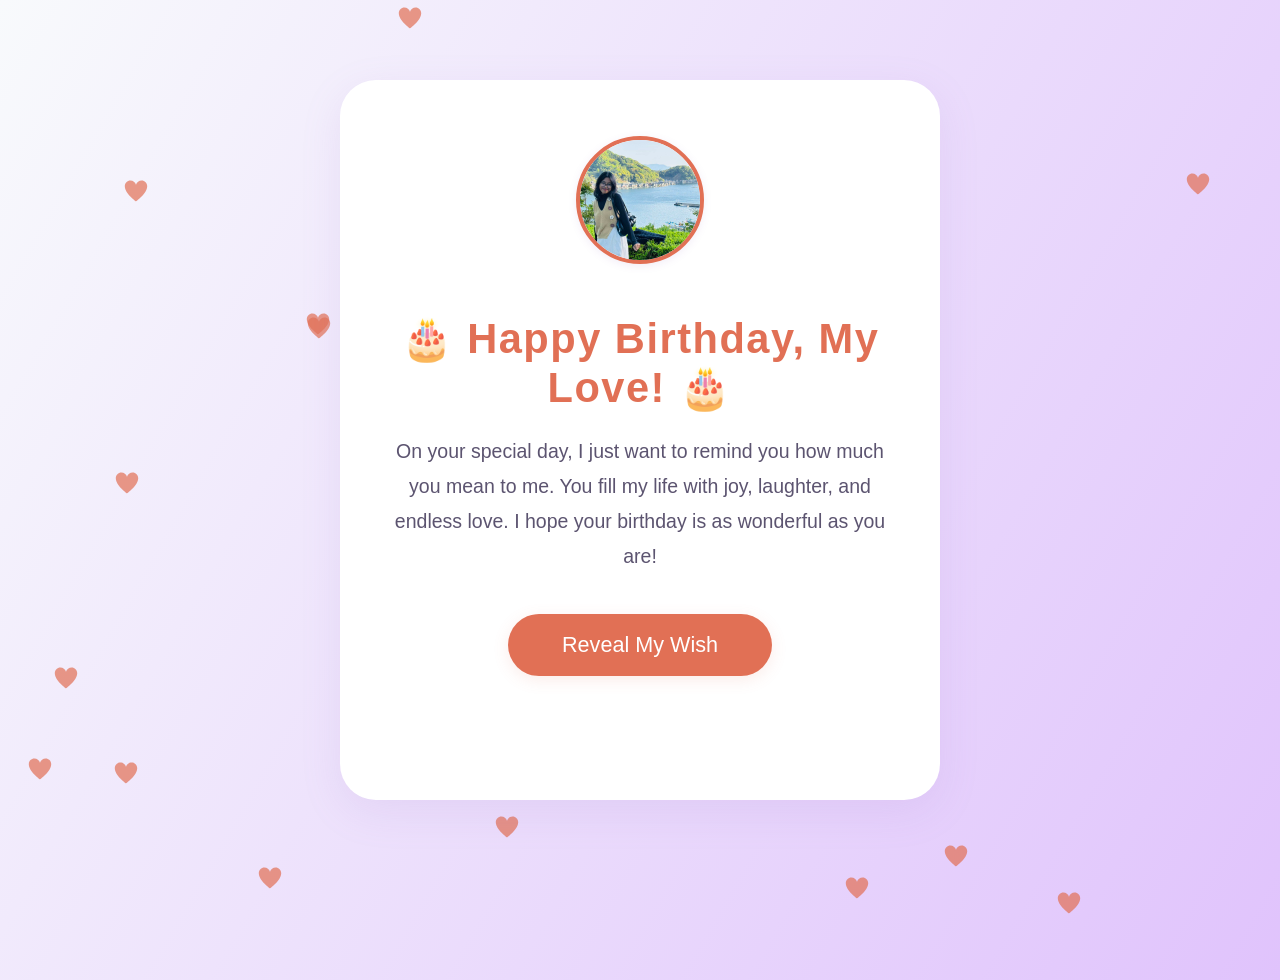
==== index.html @ a45ad35e "Add files via upload" ====
<!DOCTYPE html>
<html lang="en">
<head>
    <meta charset="UTF-8">
    <meta name="viewport" content="width=device-width, initial-scale=1.0">
    <title>Happy Birthday, My Love!</title>
    <link rel="stylesheet" href="style.css">
</head>
<body>
    <div class="hearts-bg"></div>
    <div class="container">
        <img src="photo_2025-08-02_13-23-55.jpg" alt="Birthday" class="header-photo">
        <h1 class="romantic">🎂 Happy Birthday, My Love! 🎂</h1>
        <p class="message">On your special day, I just want to remind you how much you mean to me. You fill my life with joy, laughter, and endless love. I hope your birthday is as wonderful as you are!</p>
        <button id="wishButton">Reveal My Wish</button>
        <div id="wish" class="wish"></div>
    </div>
    <script src="script.js"></script>
</body>
</html>
---- style.css ----
body {
    background: linear-gradient(120deg, #f8fafc 0%, #e0c3fc 100%);
    font-family: 'Quicksand', 'Segoe UI', Arial, sans-serif;
    margin: 0;
    min-height: 100vh;
    overflow-x: hidden;
}
.hearts-bg {
    position: fixed;
    top: 0; left: 0; width: 100vw; height: 100vh;
    pointer-events: none;
    z-index: 0;
}
.container {
    max-width: 520px;
    margin: 80px auto;
    background: #fff;
    padding: 56px 40px 40px 40px;
    border-radius: 36px;
    box-shadow: 0 12px 40px rgba(160, 120, 200, 0.13);
    text-align: center;
    border: none;
    position: relative;
    z-index: 1;
}
.romantic {
    color: #e17055;
    font-size: 2.6em;
    margin-bottom: 22px;
    font-weight: 700;
    letter-spacing: 1.5px;
    font-family: 'Quicksand', 'Segoe UI', Arial, sans-serif;
}
.message {
    color: #5c5470;
    font-size: 1.22em;
    margin-bottom: 40px;
    line-height: 1.8;
    font-family: 'Quicksand', 'Segoe UI', Arial, sans-serif;
}
#wishButton {
    padding: 18px 54px;
    font-size: 1.35em;
    border: none;
    border-radius: 32px;
    background: #e17055;
    color: #fff;
    cursor: pointer;
    box-shadow: 0 4px 16px rgba(225, 112, 85, 0.13);
    transition: background 0.3s, transform 0.2s;
    outline: none;
    font-family: 'Quicksand', 'Segoe UI', Arial, sans-serif;
}
#wishButton:hover {
    background: #fdcb6e;
    color: #e17055;
    transform: scale(1.07);
}
.wish {
    margin-top: 40px;
    font-size: 1.45em;
    color: #e17055;
    font-weight: 600;
    min-height: 44px;
    letter-spacing: 0.7px;
    font-family: 'Quicksand', 'Segoe UI', Arial, sans-serif;
}
.heart {
    position: absolute;
    width: 32px;
    height: 32px;
    background: url('data:image/svg+xml;utf8,<svg fill="%23e17055" viewBox="0 0 32 32" xmlns="http://www.w3.org/2000/svg"><path d="M23.6 4.6c-2.6 0-4.9 1.7-5.6 4.1-0.7-2.4-3-4.1-5.6-4.1-3.1 0-5.6 2.5-5.6 5.6 0 7.2 11.2 15.2 11.2 15.2s11.2-8 11.2-15.2c0-3.1-2.5-5.6-5.6-5.6z"/></svg>') no-repeat center center;
    background-size: contain;
    opacity: 0.7;
    pointer-events: none;
    animation: floatHeart 6s linear infinite;
}
@keyframes floatHeart {
    0% { transform: translateY(0) scale(1); opacity: 0.7; }
    50% { transform: translateY(-60px) scale(1.2); opacity: 1; }
    100% { transform: translateY(-120px) scale(1); opacity: 0.5; }
}
.header-photo {
    width: 120px;
    height: 120px;
    object-fit: cover;
    border-radius: 50%;
    margin-bottom: 18px;
    box-shadow: 0 2px 8px rgba(127, 83, 172, 0.10);
    border: 4px solid #e17055;
}
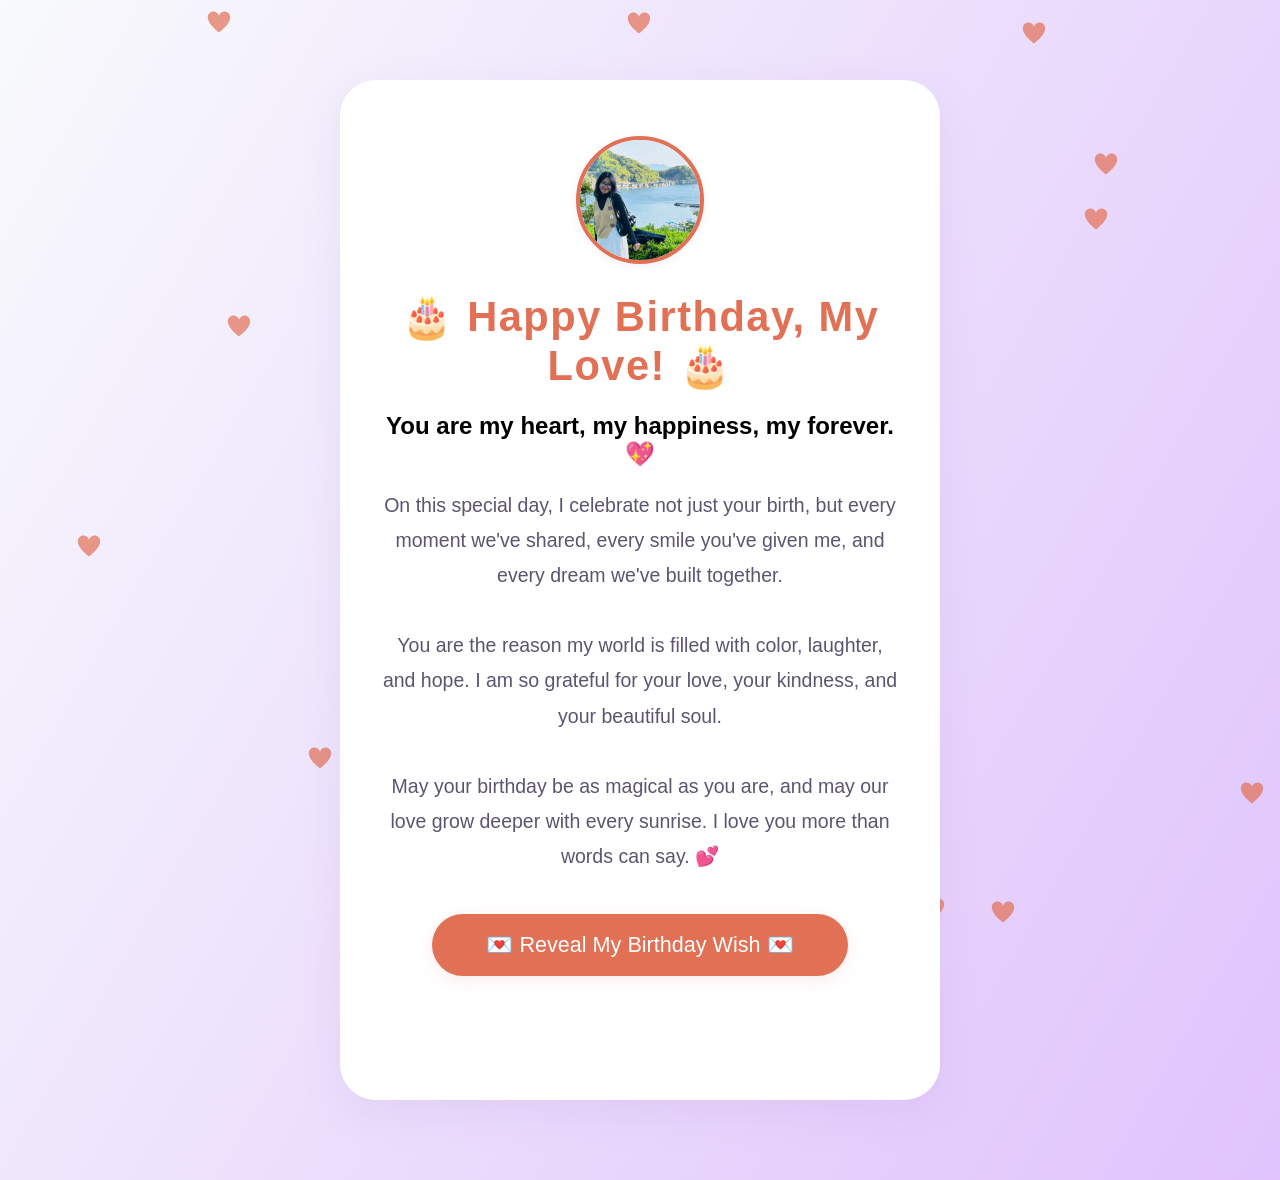
==== commit fcb866c4: "Add files via upload" ====
--- a/index.html
+++ b/index.html
@@ -11,8 +11,11 @@
     <div class="container">
         <img src="photo_2025-08-02_13-23-55.jpg" alt="Birthday" class="header-photo">
         <h1 class="romantic">🎂 Happy Birthday, My Love! 🎂</h1>
-        <p class="message">On your special day, I just want to remind you how much you mean to me. You fill my life with joy, laughter, and endless love. I hope your birthday is as wonderful as you are!</p>
-        <button id="wishButton">Reveal My Wish</button>
+        <h2 class="subtitle">You are my heart, my happiness, my forever. 💖</h2>
+        <p class="message">On this special day, I celebrate not just your birth, but every moment we've shared, every smile you've given me, and every dream we've built together.<br><br>
+        You are the reason my world is filled with color, laughter, and hope. I am so grateful for your love, your kindness, and your beautiful soul.<br><br>
+        May your birthday be as magical as you are, and may our love grow deeper with every sunrise. I love you more than words can say. 💕</p>
+        <button id="wishButton">💌 Reveal My Birthday Wish 💌</button>
         <div id="wish" class="wish"></div>
     </div>
     <script src="script.js"></script>
--- a/style.css
+++ b/style.css
@@ -86,6 +86,51 @@
     object-fit: cover;
     border-radius: 50%;
     margin-bottom: 18px;
+    display: block;
+    margin-left: auto;
+    margin-right: auto;
     box-shadow: 0 2px 8px rgba(127, 83, 172, 0.10);
     border: 4px solid #e17055;
 }
+.burst-heart {
+    position: fixed;
+    font-size: 2.2em;
+    pointer-events: none;
+    z-index: 9999;
+    animation: burst 1.2s cubic-bezier(.17,.67,.83,.67) forwards;
+}
+@keyframes burst {
+    0% { opacity: 1; transform: scale(0.5) translateY(0); }
+    60% { opacity: 1; transform: scale(1.2) translateY(-40px); }
+    100% { opacity: 0; transform: scale(1.5) translateY(-120px); }
+}
+.bloom-flower {
+    position: fixed;
+    width: 40px;
+    height: 40px;
+    pointer-events: none;
+    z-index: 9999;
+    opacity: 0;
+    transform: scale(0.5);
+    animation: bloom 1.2s cubic-bezier(.17,.67,.83,.67) forwards;
+}
+@keyframes bloom {
+    0% { opacity: 0; transform: scale(0.5); }
+    60% { opacity: 1; transform: scale(1.2); }
+    100% { opacity: 0.7; transform: scale(1.5); }
+}
+.bloom-flower-real {
+    position: fixed;
+    width: 44px;
+    height: 44px;
+    pointer-events: none;
+    z-index: 9999;
+    opacity: 0;
+    transform: scale(0.5);
+    animation: bloom-real 1.4s cubic-bezier(.17,.67,.83,.67) forwards;
+}
+@keyframes bloom-real {
+    0% { opacity: 0; transform: scale(0.5); }
+    60% { opacity: 1; transform: scale(1.2); }
+    100% { opacity: 0.8; transform: scale(1.5); }
+}
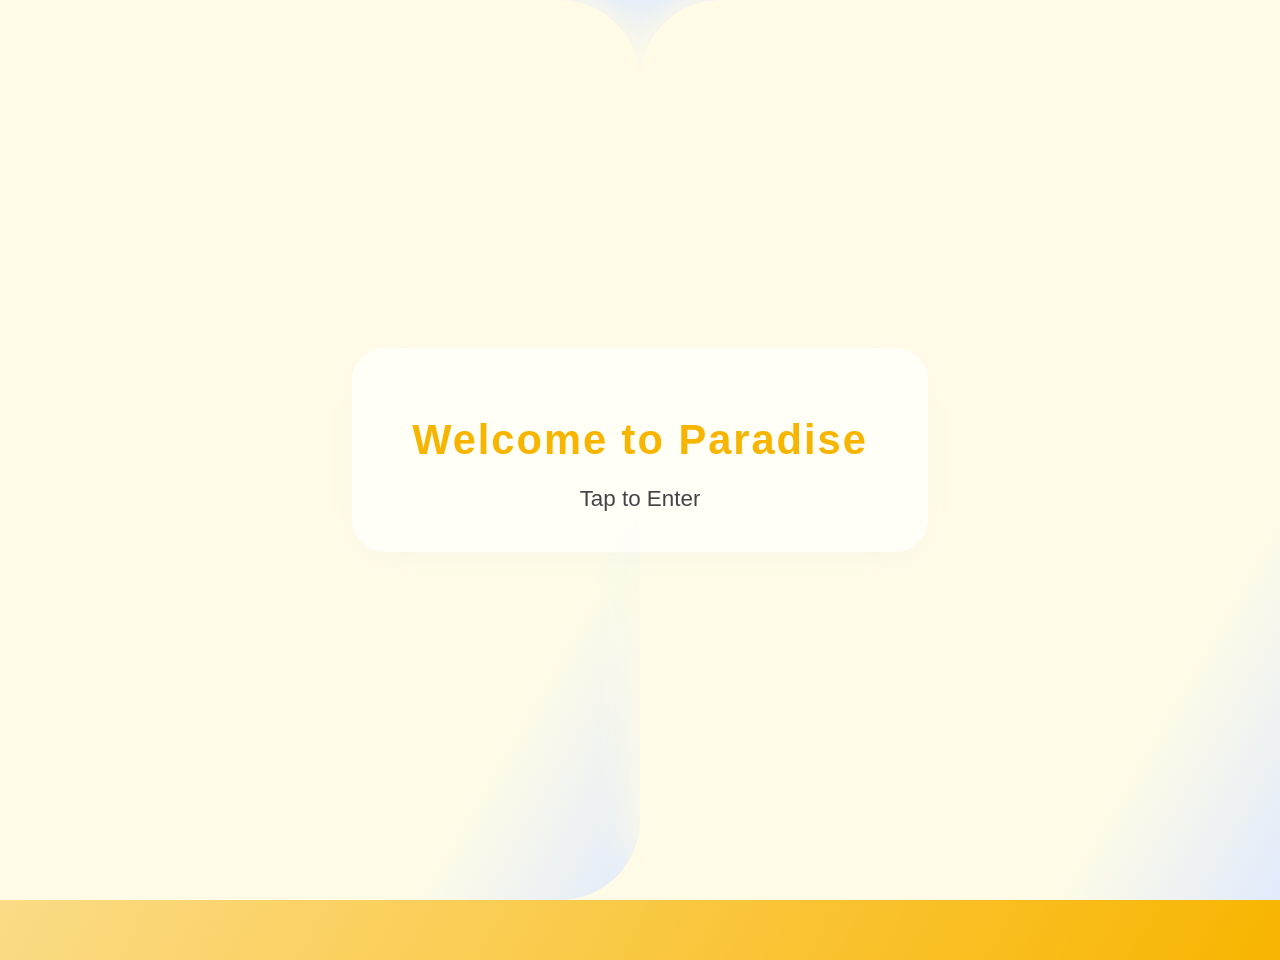
==== commit a19341a6: "Add files via upload" ====
--- a/index.html
+++ b/index.html
@@ -3,21 +3,28 @@
 <head>
     <meta charset="UTF-8">
     <meta name="viewport" content="width=device-width, initial-scale=1.0">
-    <title>Happy Birthday, My Love!</title>
+    <title>Happy Birthday!</title>
     <link rel="stylesheet" href="style.css">
 </head>
 <body>
-    <div class="hearts-bg"></div>
+    <div id="gateIntro" class="gate-intro">
+        <div class="gate-bg"></div>
+        <div class="gate-panel left"></div>
+        <div class="gate-panel right"></div>
+        <div class="gate-message">
+            <h1>Welcome to Paradise</h1>
+            <p>Tap to Enter</p>
+        </div>
+    </div>
+    <div class="birthday-bg"></div>
     <div class="container">
         <img src="photo_2025-08-02_13-23-55.jpg" alt="Birthday" class="header-photo">
-        <h1 class="romantic">🎂 Happy Birthday, My Love! 🎂</h1>
-        <h2 class="subtitle">You are my heart, my happiness, my forever. 💖</h2>
-        <p class="message">On this special day, I celebrate not just your birth, but every moment we've shared, every smile you've given me, and every dream we've built together.<br><br>
-        You are the reason my world is filled with color, laughter, and hope. I am so grateful for your love, your kindness, and your beautiful soul.<br><br>
-        May your birthday be as magical as you are, and may our love grow deeper with every sunrise. I love you more than words can say. 💕</p>
-        <button id="wishButton">💌 Reveal My Birthday Wish 💌</button>
+        <h1>🎉 Happy Birthday! 🎉</h1>
+        <h2>Wishing you a day filled with love, laughter, and joy!</h2>
+        <p>May all your dreams come true and may happiness always surround you. You are truly special!</p>
+        <button id="wishButton">Click for a Surprise 🎁</button>
         <div id="wish" class="wish"></div>
     </div>
     <script src="script.js"></script>
 </body>
-</html>
+</html>
--- a/style.css
+++ b/style.css
@@ -1,136 +1,181 @@
 body {
-    background: linear-gradient(120deg, #f8fafc 0%, #e0c3fc 100%);
-    font-family: 'Quicksand', 'Segoe UI', Arial, sans-serif;
     margin: 0;
+    font-family: 'Segoe UI', Arial, sans-serif;
+    background: linear-gradient(120deg, #fceabb 0%, #f8b500 100%);
     min-height: 100vh;
-    overflow-x: hidden;
 }
-.hearts-bg {
+.birthday-bg {
     position: fixed;
     top: 0; left: 0; width: 100vw; height: 100vh;
-    pointer-events: none;
+    background: url('https://pngimg.com/uploads/confetti/confetti_PNG87017.png') repeat;
+    opacity: 0.15;
     z-index: 0;
 }
 .container {
-    max-width: 520px;
-    margin: 80px auto;
-    background: #fff;
-    padding: 56px 40px 40px 40px;
-    border-radius: 36px;
-    box-shadow: 0 12px 40px rgba(160, 120, 200, 0.13);
-    text-align: center;
-    border: none;
     position: relative;
     z-index: 1;
-}
-.romantic {
-    color: #e17055;
-    font-size: 2.6em;
-    margin-bottom: 22px;
-    font-weight: 700;
-    letter-spacing: 1.5px;
-    font-family: 'Quicksand', 'Segoe UI', Arial, sans-serif;
-}
-.message {
-    color: #5c5470;
-    font-size: 1.22em;
-    margin-bottom: 40px;
-    line-height: 1.8;
-    font-family: 'Quicksand', 'Segoe UI', Arial, sans-serif;
-}
-#wishButton {
-    padding: 18px 54px;
-    font-size: 1.35em;
-    border: none;
-    border-radius: 32px;
-    background: #e17055;
-    color: #fff;
-    cursor: pointer;
-    box-shadow: 0 4px 16px rgba(225, 112, 85, 0.13);
-    transition: background 0.3s, transform 0.2s;
-    outline: none;
-    font-family: 'Quicksand', 'Segoe UI', Arial, sans-serif;
-}
-#wishButton:hover {
-    background: #fdcb6e;
-    color: #e17055;
-    transform: scale(1.07);
-}
-.wish {
-    margin-top: 40px;
-    font-size: 1.45em;
-    color: #e17055;
-    font-weight: 600;
-    min-height: 44px;
-    letter-spacing: 0.7px;
-    font-family: 'Quicksand', 'Segoe UI', Arial, sans-serif;
-}
-.heart {
-    position: absolute;
-    width: 32px;
-    height: 32px;
-    background: url('data:image/svg+xml;utf8,<svg fill="%23e17055" viewBox="0 0 32 32" xmlns="http://www.w3.org/2000/svg"><path d="M23.6 4.6c-2.6 0-4.9 1.7-5.6 4.1-0.7-2.4-3-4.1-5.6-4.1-3.1 0-5.6 2.5-5.6 5.6 0 7.2 11.2 15.2 11.2 15.2s11.2-8 11.2-15.2c0-3.1-2.5-5.6-5.6-5.6z"/></svg>') no-repeat center center;
-    background-size: contain;
-    opacity: 0.7;
-    pointer-events: none;
-    animation: floatHeart 6s linear infinite;
-}
-@keyframes floatHeart {
-    0% { transform: translateY(0) scale(1); opacity: 0.7; }
-    50% { transform: translateY(-60px) scale(1.2); opacity: 1; }
-    100% { transform: translateY(-120px) scale(1); opacity: 0.5; }
+    max-width: 400px;
+    margin: 60px auto;
+    background: rgba(255,255,255,0.85);
+    border-radius: 24px;
+    box-shadow: 0 8px 32px rgba(248,181,0,0.15);
+    padding: 32px 24px;
+    text-align: center;
 }
 .header-photo {
     width: 120px;
     height: 120px;
     object-fit: cover;
     border-radius: 50%;
-    margin-bottom: 18px;
-    display: block;
-    margin-left: auto;
-    margin-right: auto;
-    box-shadow: 0 2px 8px rgba(127, 83, 172, 0.10);
-    border: 4px solid #e17055;
+    margin-bottom: 16px;
+    box-shadow: 0 4px 16px rgba(248,181,0,0.18);
 }
-.burst-heart {
+h1 {
+    color: #f8b500;
+    margin-bottom: 12px;
+}
+h2 {
+    color: #e17055;
+    margin-bottom: 16px;
+}
+p {
+    color: #444;
+    margin-bottom: 24px;
+}
+#wishButton {
+    background: linear-gradient(90deg, #f8b500 60%, #e17055 100%);
+    color: #fff;
+    border: none;
+    border-radius: 24px;
+    padding: 12px 32px;
+    font-size: 1.1em;
+    cursor: pointer;
+    box-shadow: 0 2px 8px rgba(248,181,0,0.12);
+    transition: background 0.3s, transform 0.2s;
+}
+#wishButton:hover {
+    background: linear-gradient(90deg, #e17055 60%, #f8b500 100%);
+    transform: scale(1.05);
+}
+.wish {
+    margin-top: 24px;
+    font-size: 1.2em;
+    color: #e17055;
+    opacity: 0;
+    transition: opacity 0.7s;
+}
+.wish.show {
+    opacity: 1;
+    animation: pop 0.7s;
+}
+@keyframes pop {
+    0% { transform: scale(0.7); }
+    60% { transform: scale(1.1); }
+    100% { transform: scale(1); }
+}
+.gate-intro {
     position: fixed;
-    font-size: 2.2em;
+    z-index: 9999;
+    top: 0; left: 0; width: 100vw; height: 100vh;
+    background: linear-gradient(180deg, #e0eafc 0%, #fffbe6 100%);
+    display: flex;
+    align-items: center;
+    justify-content: center;
+    overflow: hidden;
+    transition: opacity 1s;
+}
+.gate-bg {
+    position: absolute;
+    width: 100vw; height: 100vh;
+    background: url('https://pngimg.com/uploads/cloud/cloud_PNG16.png') repeat-x center top;
+    opacity: 0.3;
+    z-index: 1;
+}
+.gate-panel {
+    position: absolute;
+    top: 0; width: 50vw; height: 100vh;
+    background: linear-gradient(120deg, #fffbe6 80%, #e0eafc 100%);
+    box-shadow: 0 0 40px 10px #fffbe6;
+    z-index: 2;
+    transition: transform 1.2s cubic-bezier(.77,0,.18,1);
+    border-radius: 0 40px 40px 0;
+}
+.gate-panel.left {
+    left: 0;
+    border-radius: 0 80px 80px 0;
+}
+.gate-panel.right {
+    right: 0;
+    border-radius: 80px 0 0 80px;
+}
+.gate-message {
+    position: relative;
+    z-index: 3;
+    text-align: center;
+    color: #e17055;
+    font-family: 'Quicksand', 'Segoe UI', Arial, sans-serif;
+    background: rgba(255,255,255,0.7);
+    padding: 40px 60px;
+    border-radius: 32px;
+    box-shadow: 0 8px 32px rgba(224, 234, 252, 0.2);
+}
+.gate-message h1 {
+    font-size: 2.6em;
+    margin-bottom: 16px;
+    font-weight: 700;
+    letter-spacing: 2px;
+}
+.gate-message p {
+    font-size: 1.4em;
+    margin-bottom: 0;
+    animation: pulse 1.2s infinite;
+}
+@keyframes pulse {
+    0% { opacity: 1; }
+    50% { opacity: 0.6; }
+    100% { opacity: 1; }
+}
+.gate-intro.gate-open {
+    opacity: 0;
     pointer-events: none;
-    z-index: 9999;
-    animation: burst 1.2s cubic-bezier(.17,.67,.83,.67) forwards;
 }
-@keyframes burst {
-    0% { opacity: 1; transform: scale(0.5) translateY(0); }
-    60% { opacity: 1; transform: scale(1.2) translateY(-40px); }
-    100% { opacity: 0; transform: scale(1.5) translateY(-120px); }
+.gate-intro.gate-open .gate-panel.left {
+    transform: translateX(-100vw);
 }
-.bloom-flower {
-    position: fixed;
-    width: 40px;
-    height: 40px;
-    pointer-events: none;
-    z-index: 9999;
+.gate-intro.gate-open .gate-panel.right {
+    transform: translateX(100vw);
+}
+.gate-intro.gate-open .gate-message {
     opacity: 0;
-    transform: scale(0.5);
-    animation: bloom 1.2s cubic-bezier(.17,.67,.83,.67) forwards;
+    transition: opacity 0.6s;
 }
-@keyframes bloom {
-    0% { opacity: 0; transform: scale(0.5); }
-    60% { opacity: 1; transform: scale(1.2); }
-    100% { opacity: 0.7; transform: scale(1.5); }
+.container {
+    position: relative;
+    z-index: 1;
+    max-width: 400px;
+    margin: 60px auto;
+    background: rgba(255,255,255,0.92);
+    border-radius: 24px;
+    box-shadow: 0 8px 32px rgba(248,181,0,0.15);
+    padding: 32px 24px;
+    text-align: center;
+    border: 4px solid #f8b500; /* Add a golden border */
 }
-.bloom-flower-real {
-    position: fixed;
-    width: 44px;
-    height: 44px;
-    pointer-events: none;
-    z-index: 9999;
-    opacity: 0;
-    transform: scale(0.5);
-    animation: bloom-real 1.4s cubic-bezier(.17,.67,.83,.67) forwards;
+
+#wishButton {
+    background: linear-gradient(90deg, #f8b500 60%, #e17055 100%);
+    color: #fff;
+    border: 2px solid #e17055; /* Add a border to the button */
+    border-radius: 24px;
+    padding: 12px 32px;
+    font-size: 1.1em;
+    cursor: pointer;
+    box-shadow: 0 2px 8px rgba(248,181,0,0.12);
+    transition: background 0.3s, transform 0.2s, border 0.2s;
 }
-@keyframes bloom-real {
-    0% { opacity: 0; transform: scale(0.5); }
-    60% { opacity: 1; transform: scale(1.2); }
-    100% { opacity: 0.8; transform: scale(1.5); }
-}
+
+#wishButton:hover {
+    background: linear-gradient(90deg, #e17055 60%, #f8b500 100%);
+    transform: scale(1.05);
+    border-color: #f8b500;
+}
